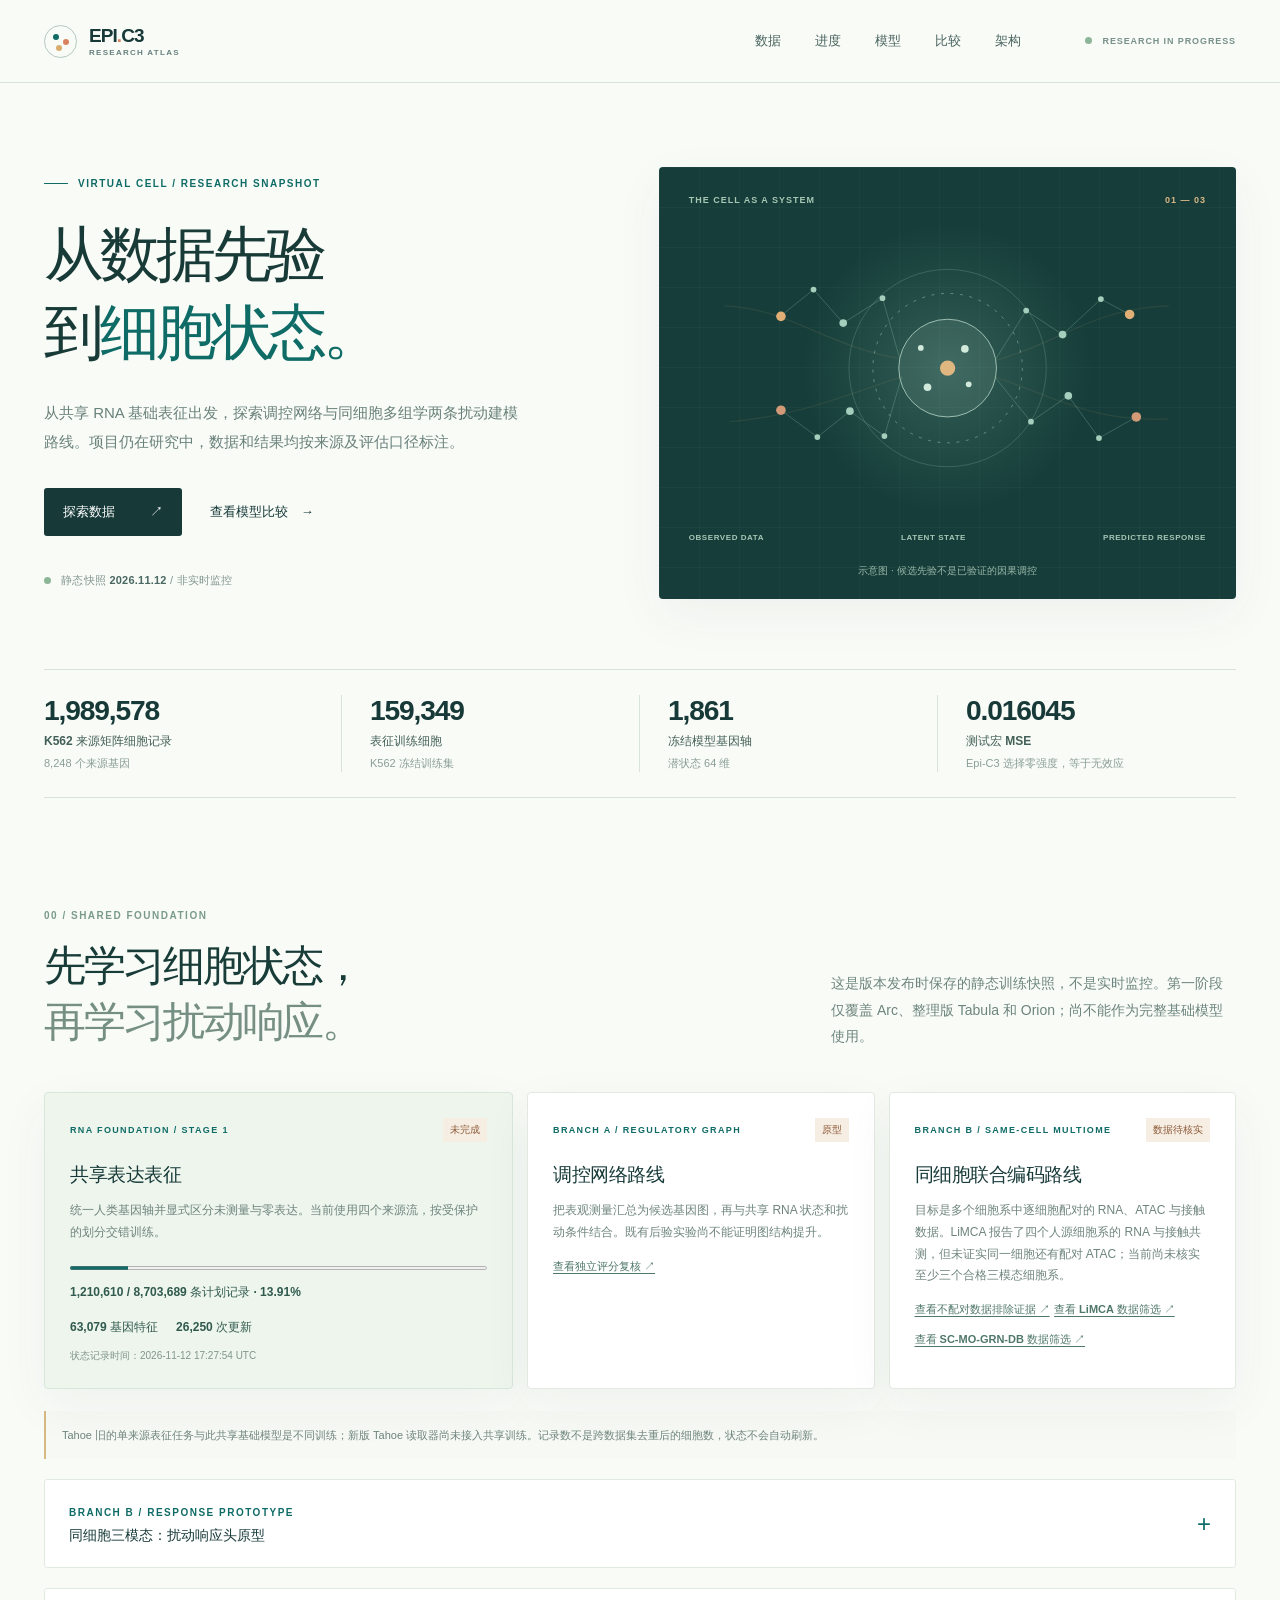
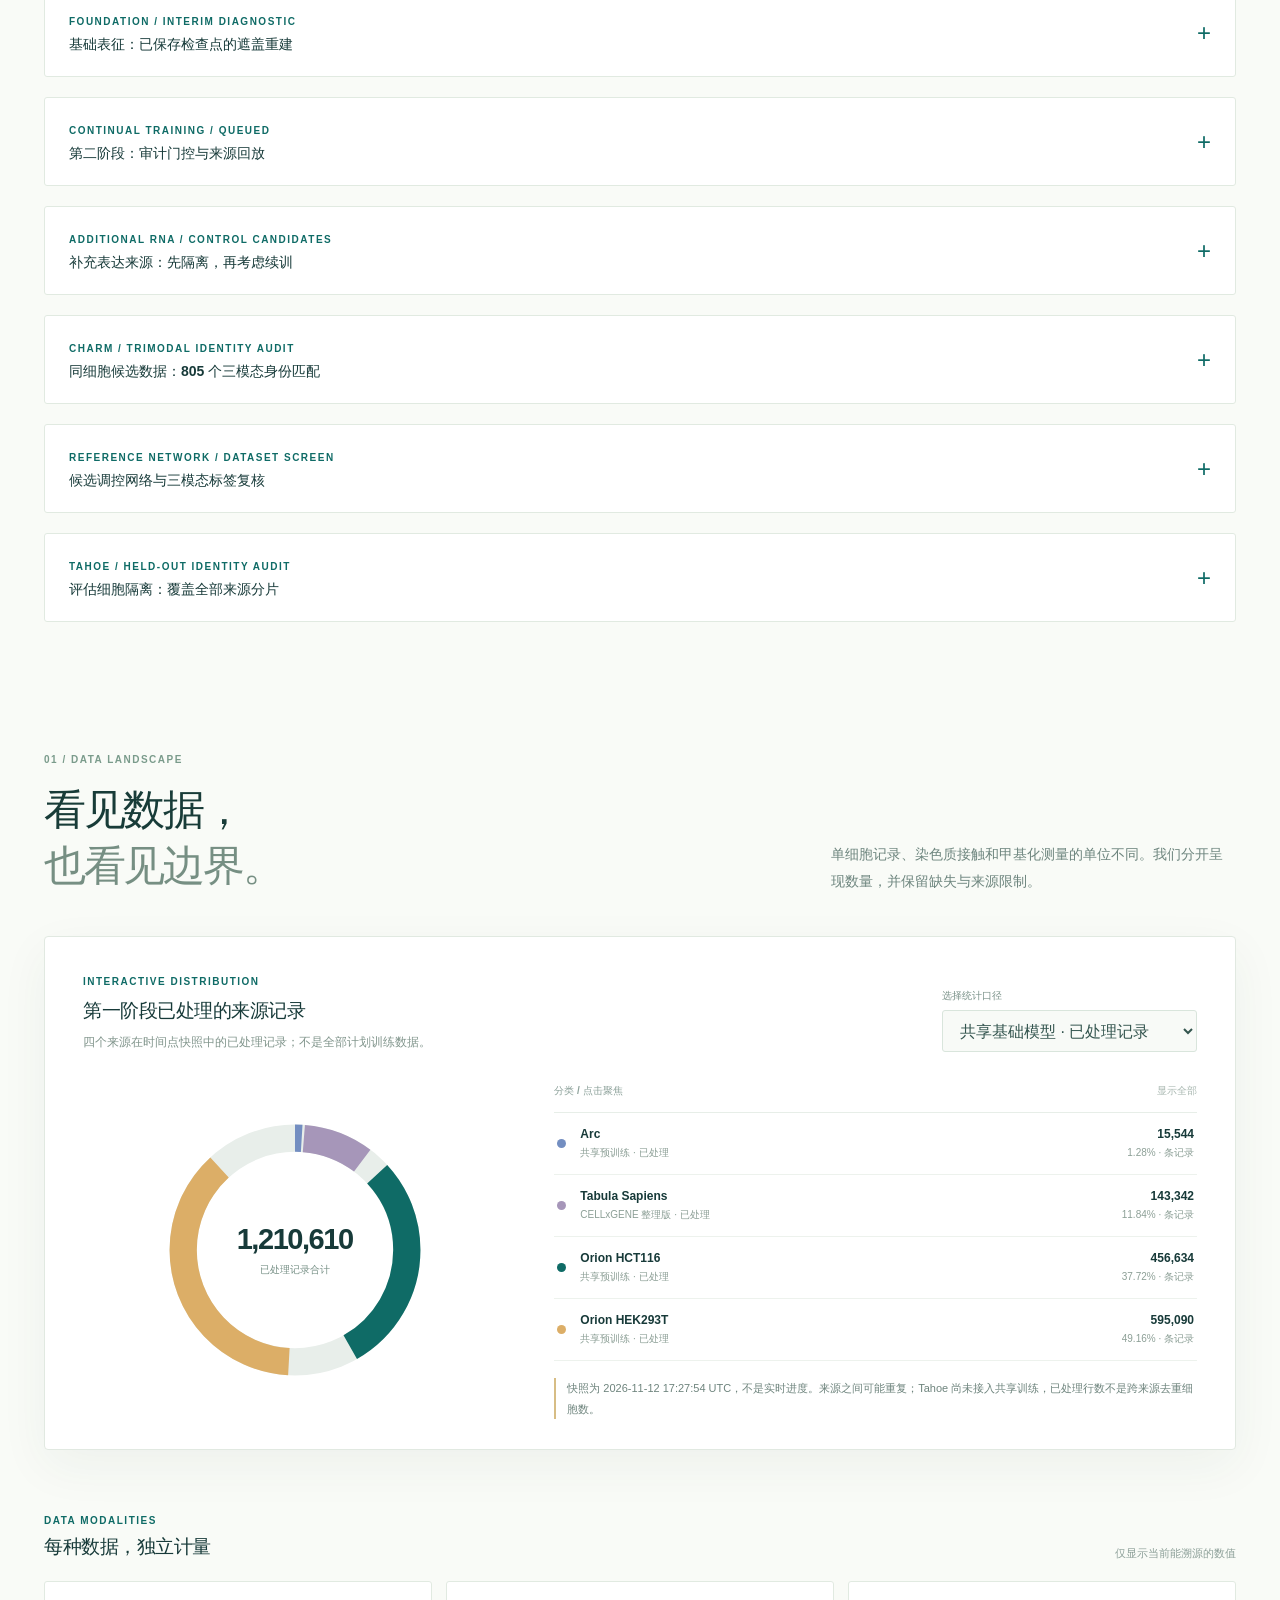
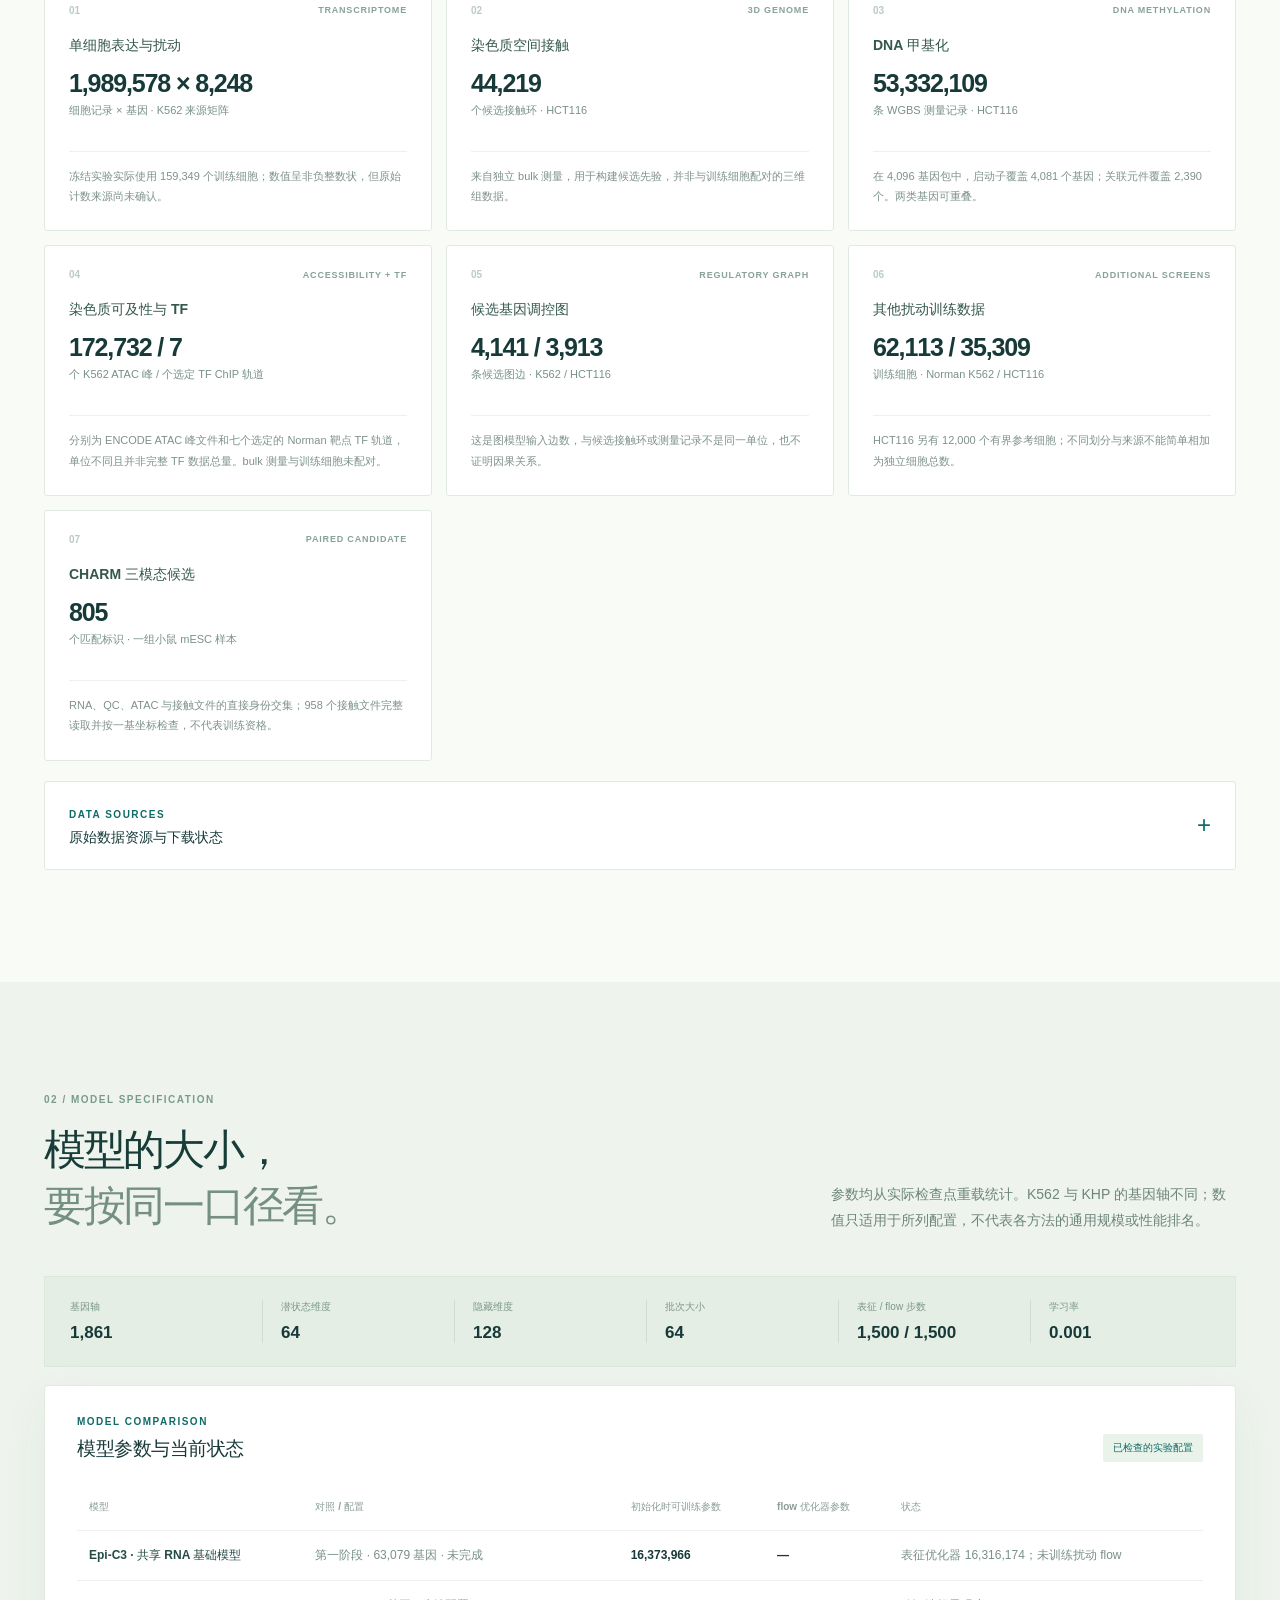
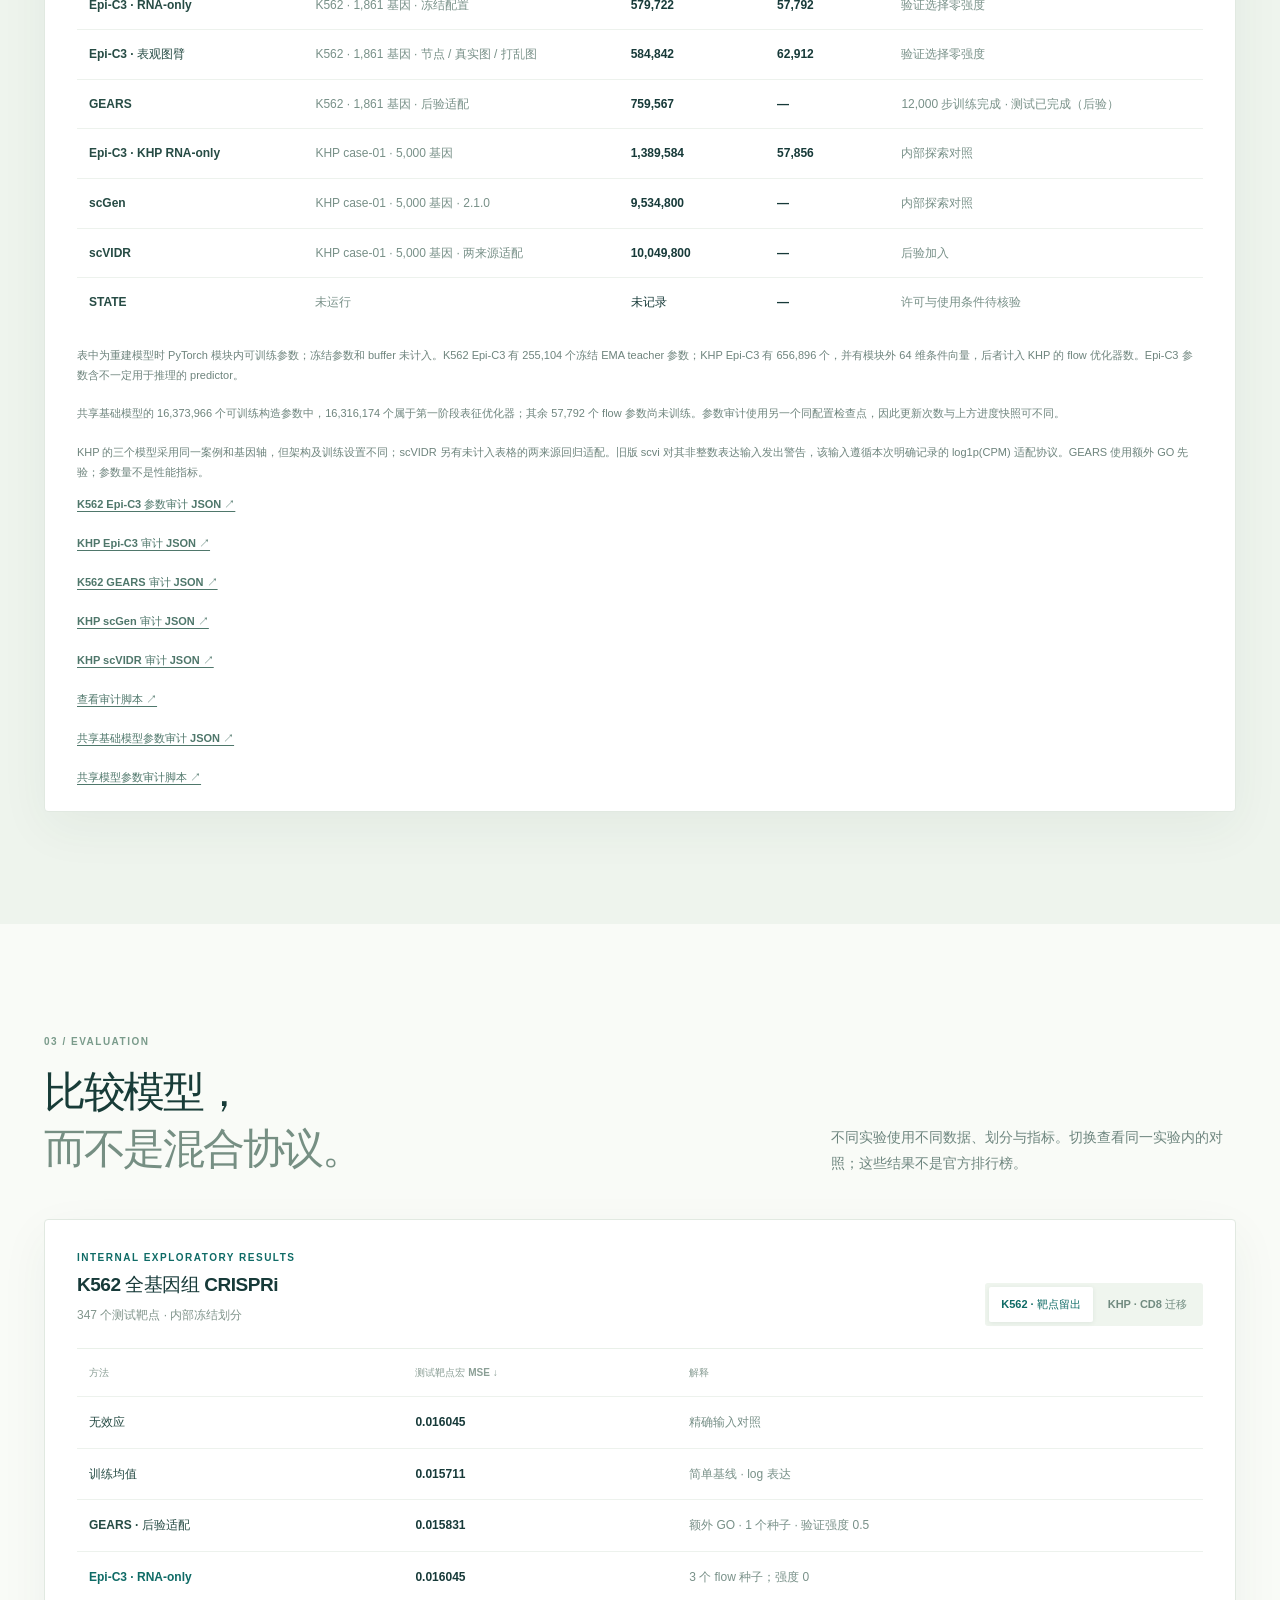
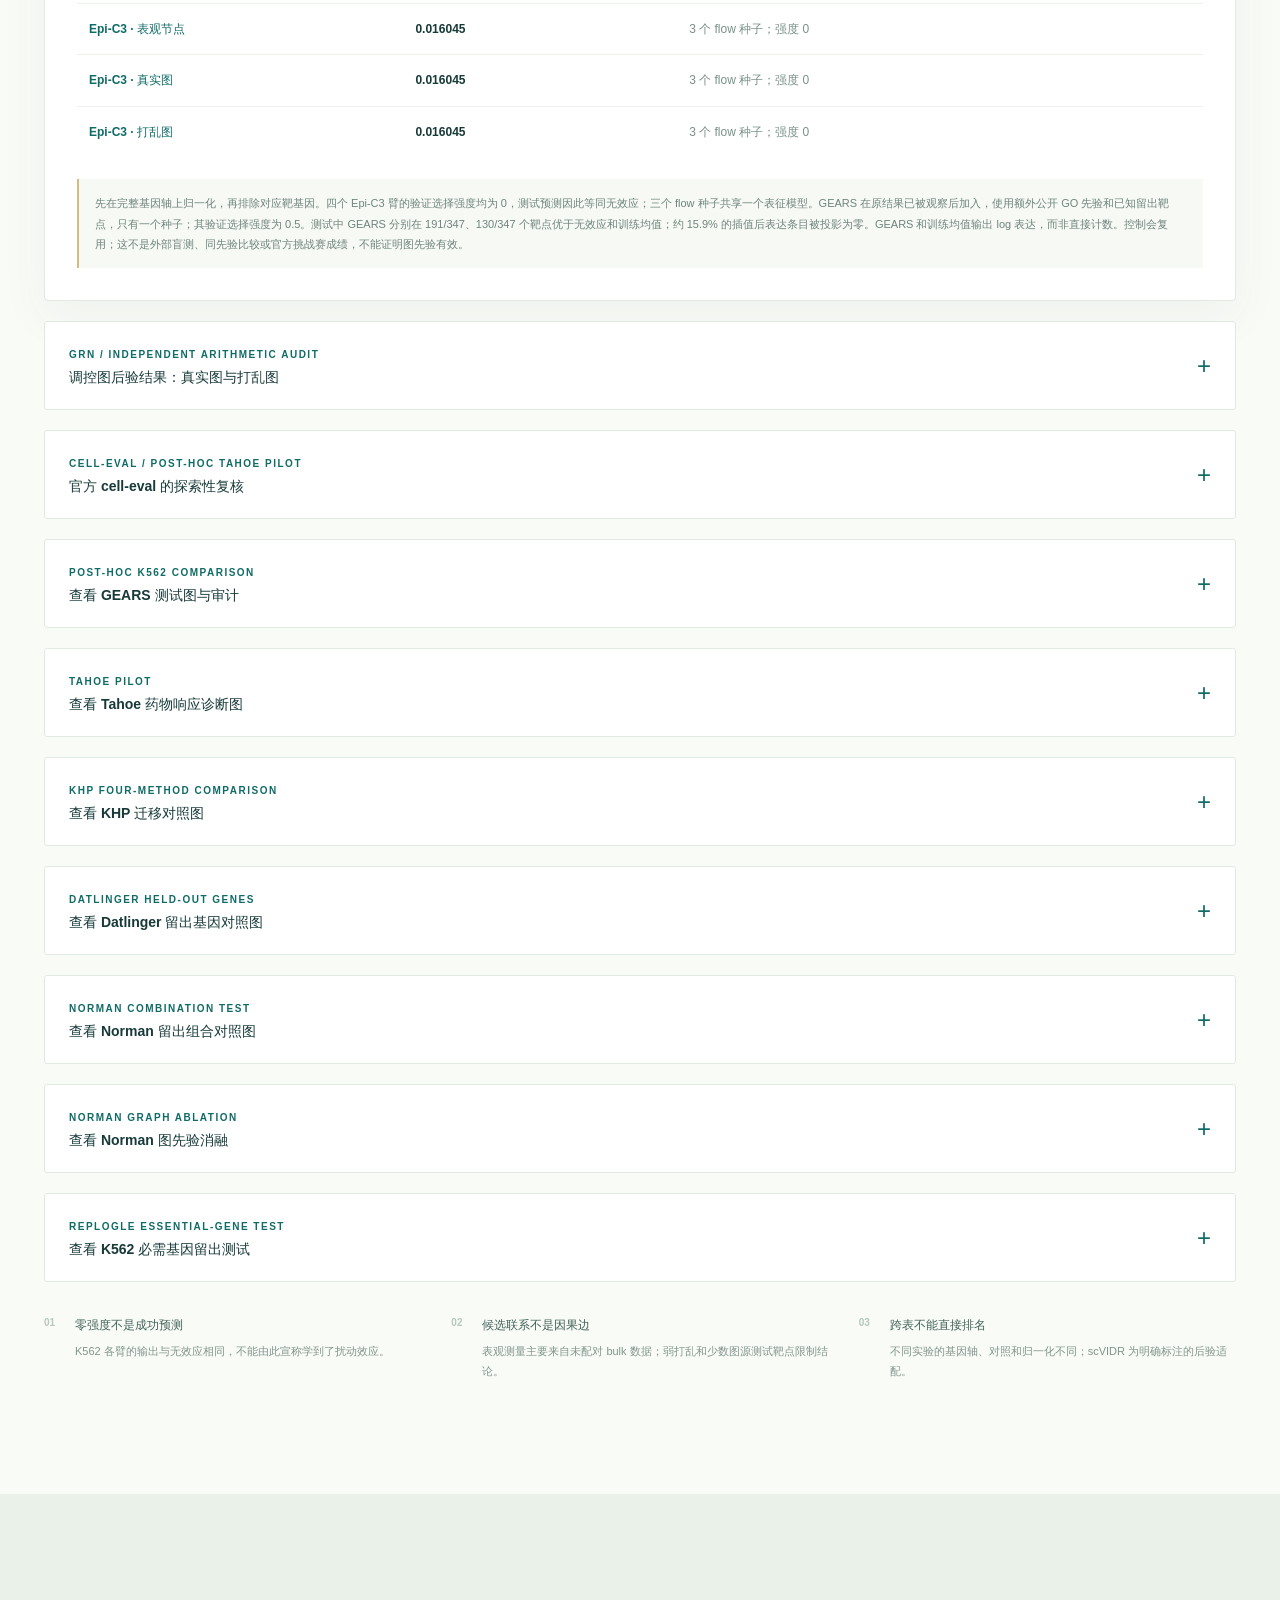
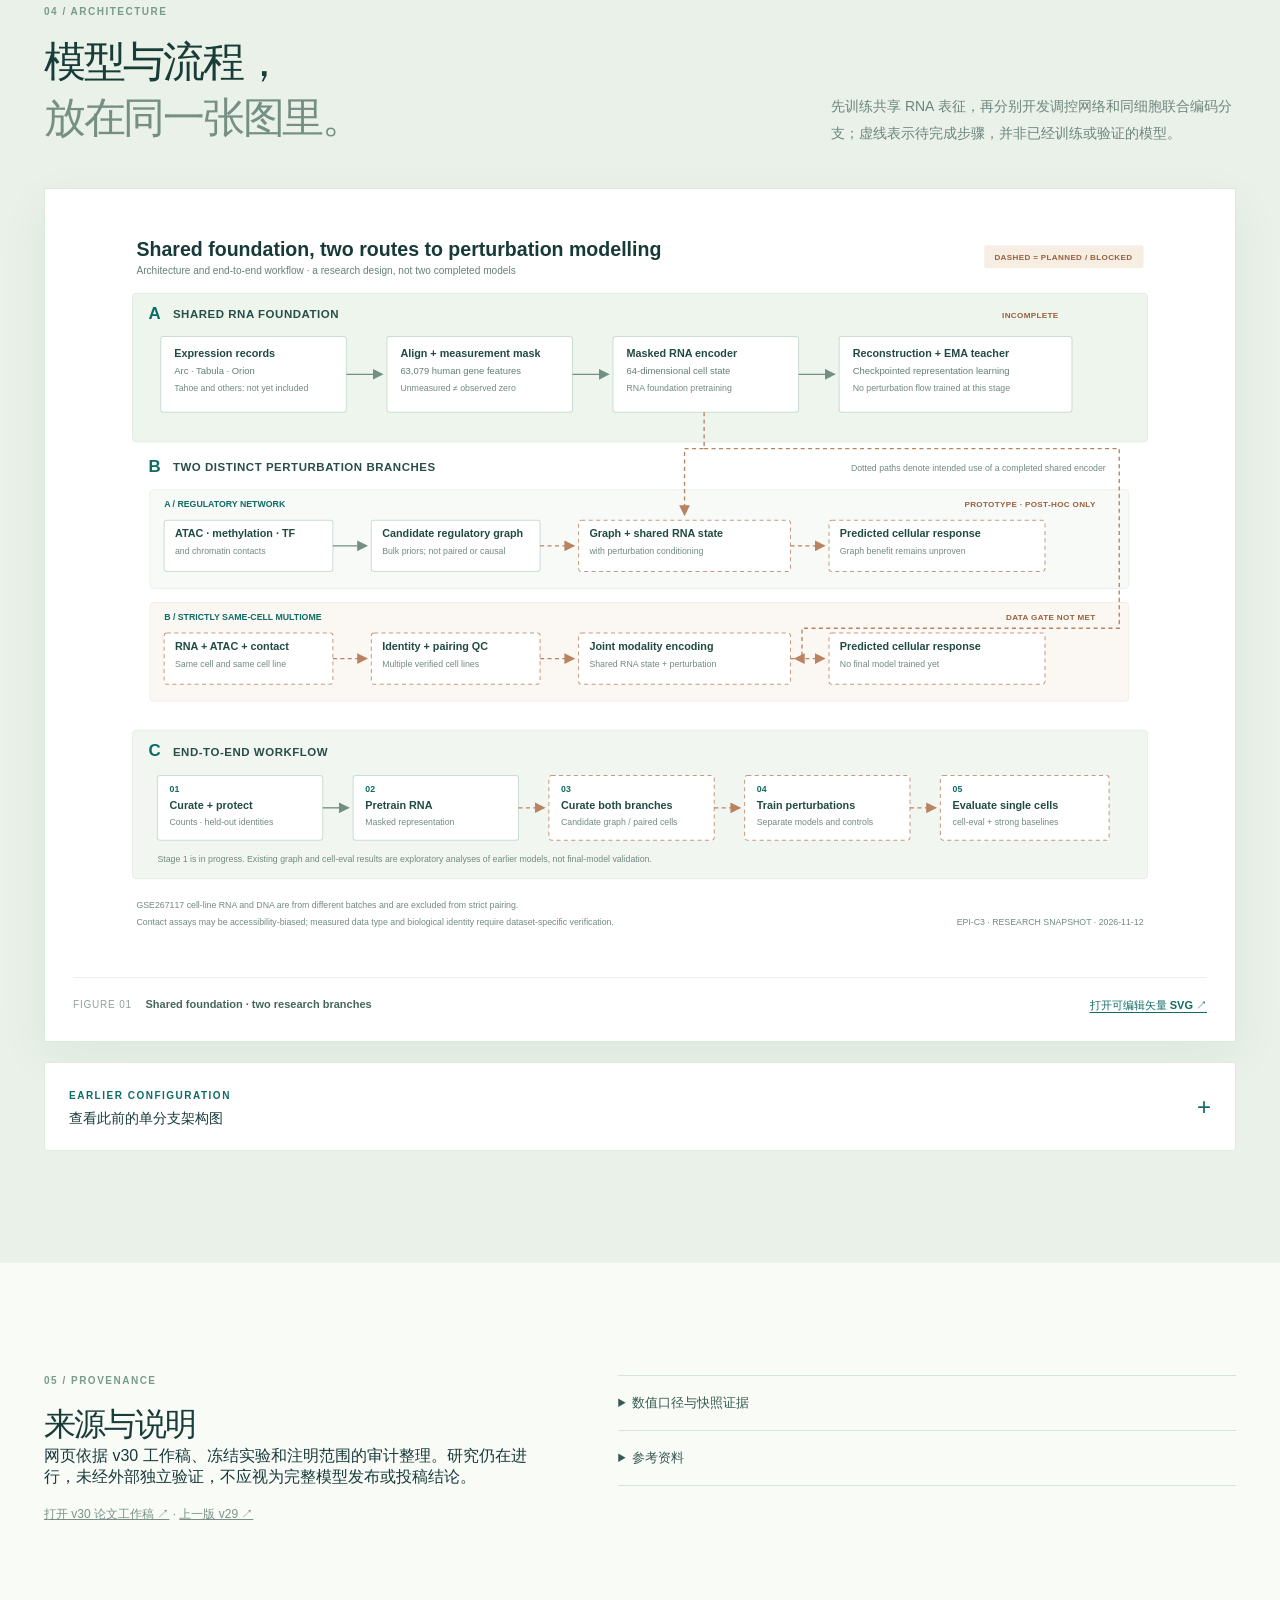
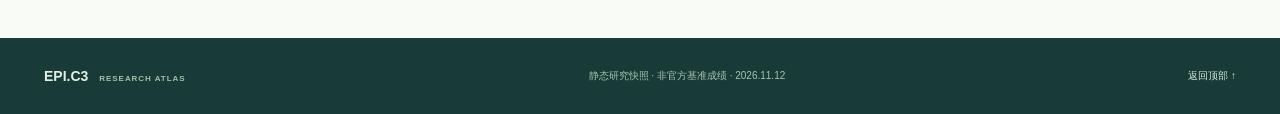
==== docs/index.html @ ea234ed9 "Publish Epi-C3 research snapshot and dashboard Add the v13 foundation and perturbation prototypes an" ====
<!doctype html>
<html lang="zh-CN">
<head>
  <meta charset="utf-8">
  <meta name="viewport" content="width=device-width, initial-scale=1">
  <meta http-equiv="refresh" content="0;url=./dashboard/2026-11-12-v22/">
  <title>Epi-C3 研究图谱</title>
</head>
<body>
  <p>正在打开 <a href="./dashboard/2026-11-12-v22/">Epi-C3 研究图谱 v22</a>。</p>
</body>
</html>
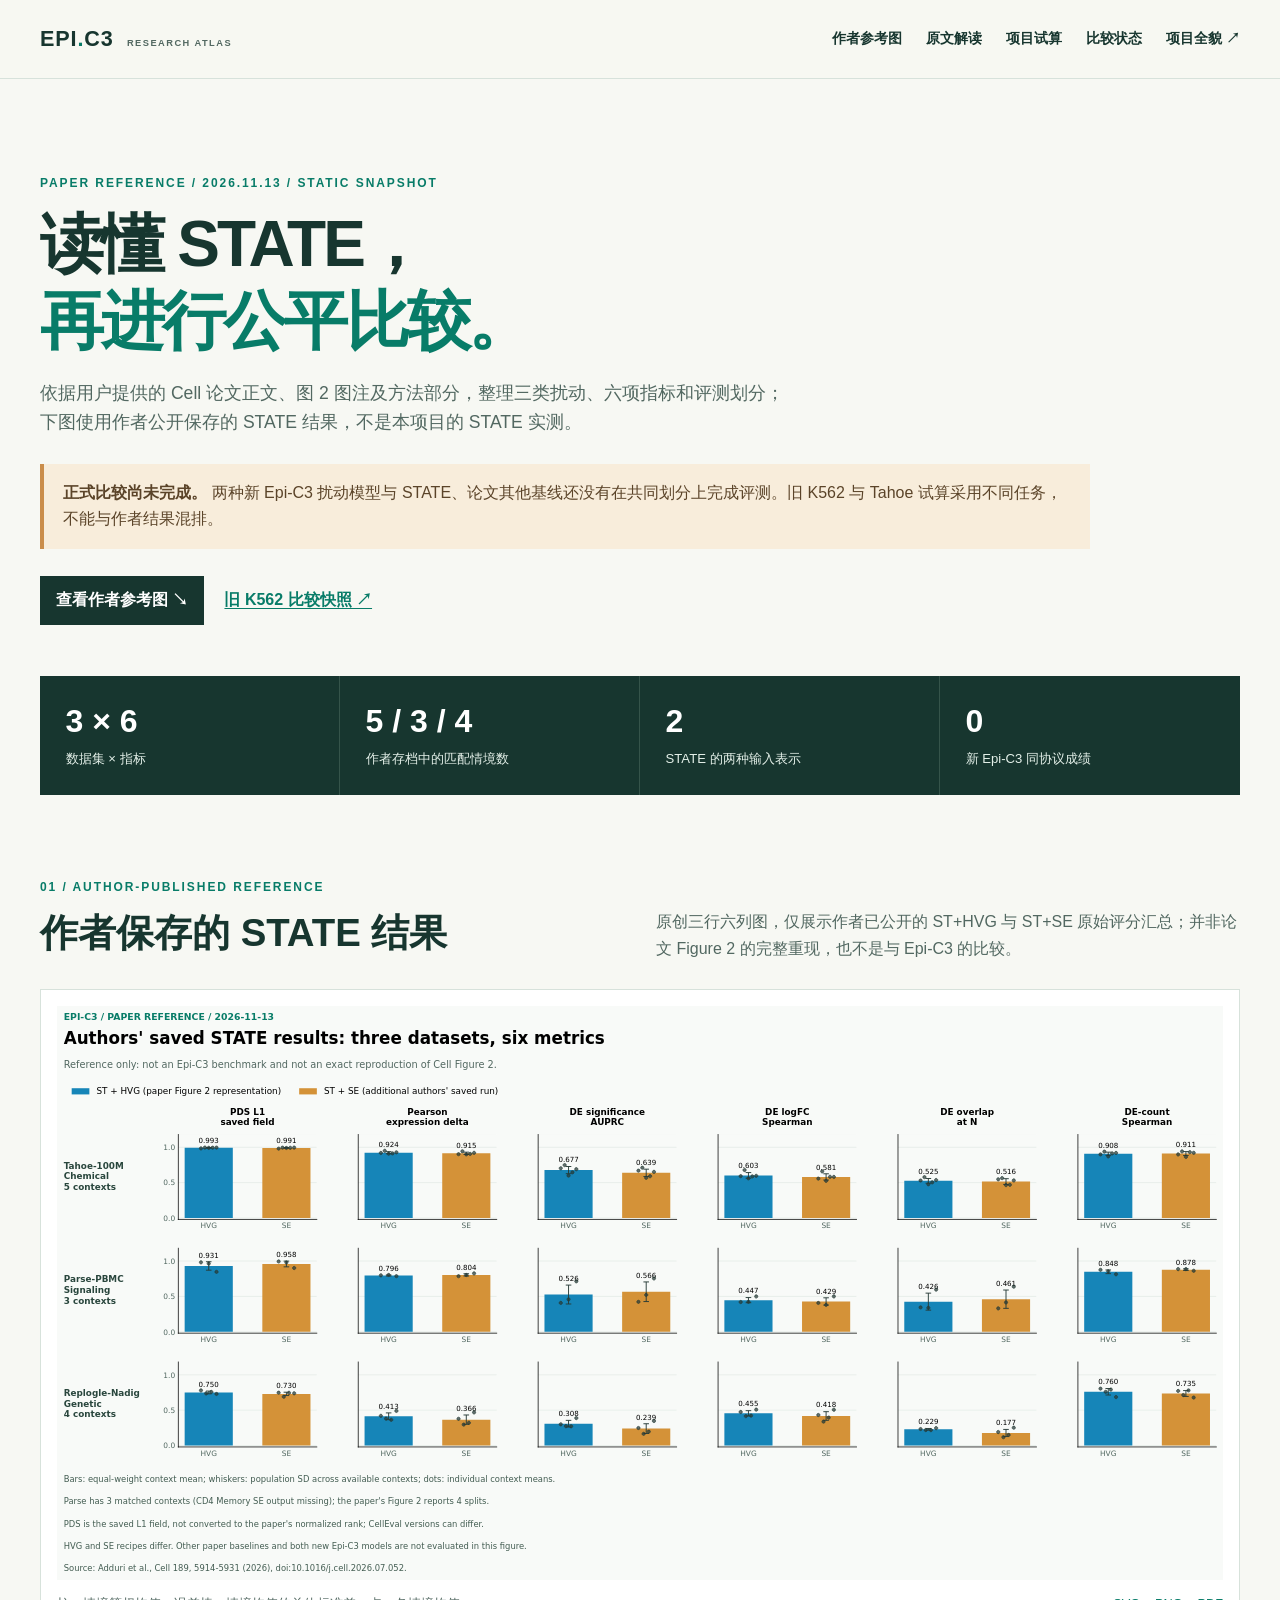
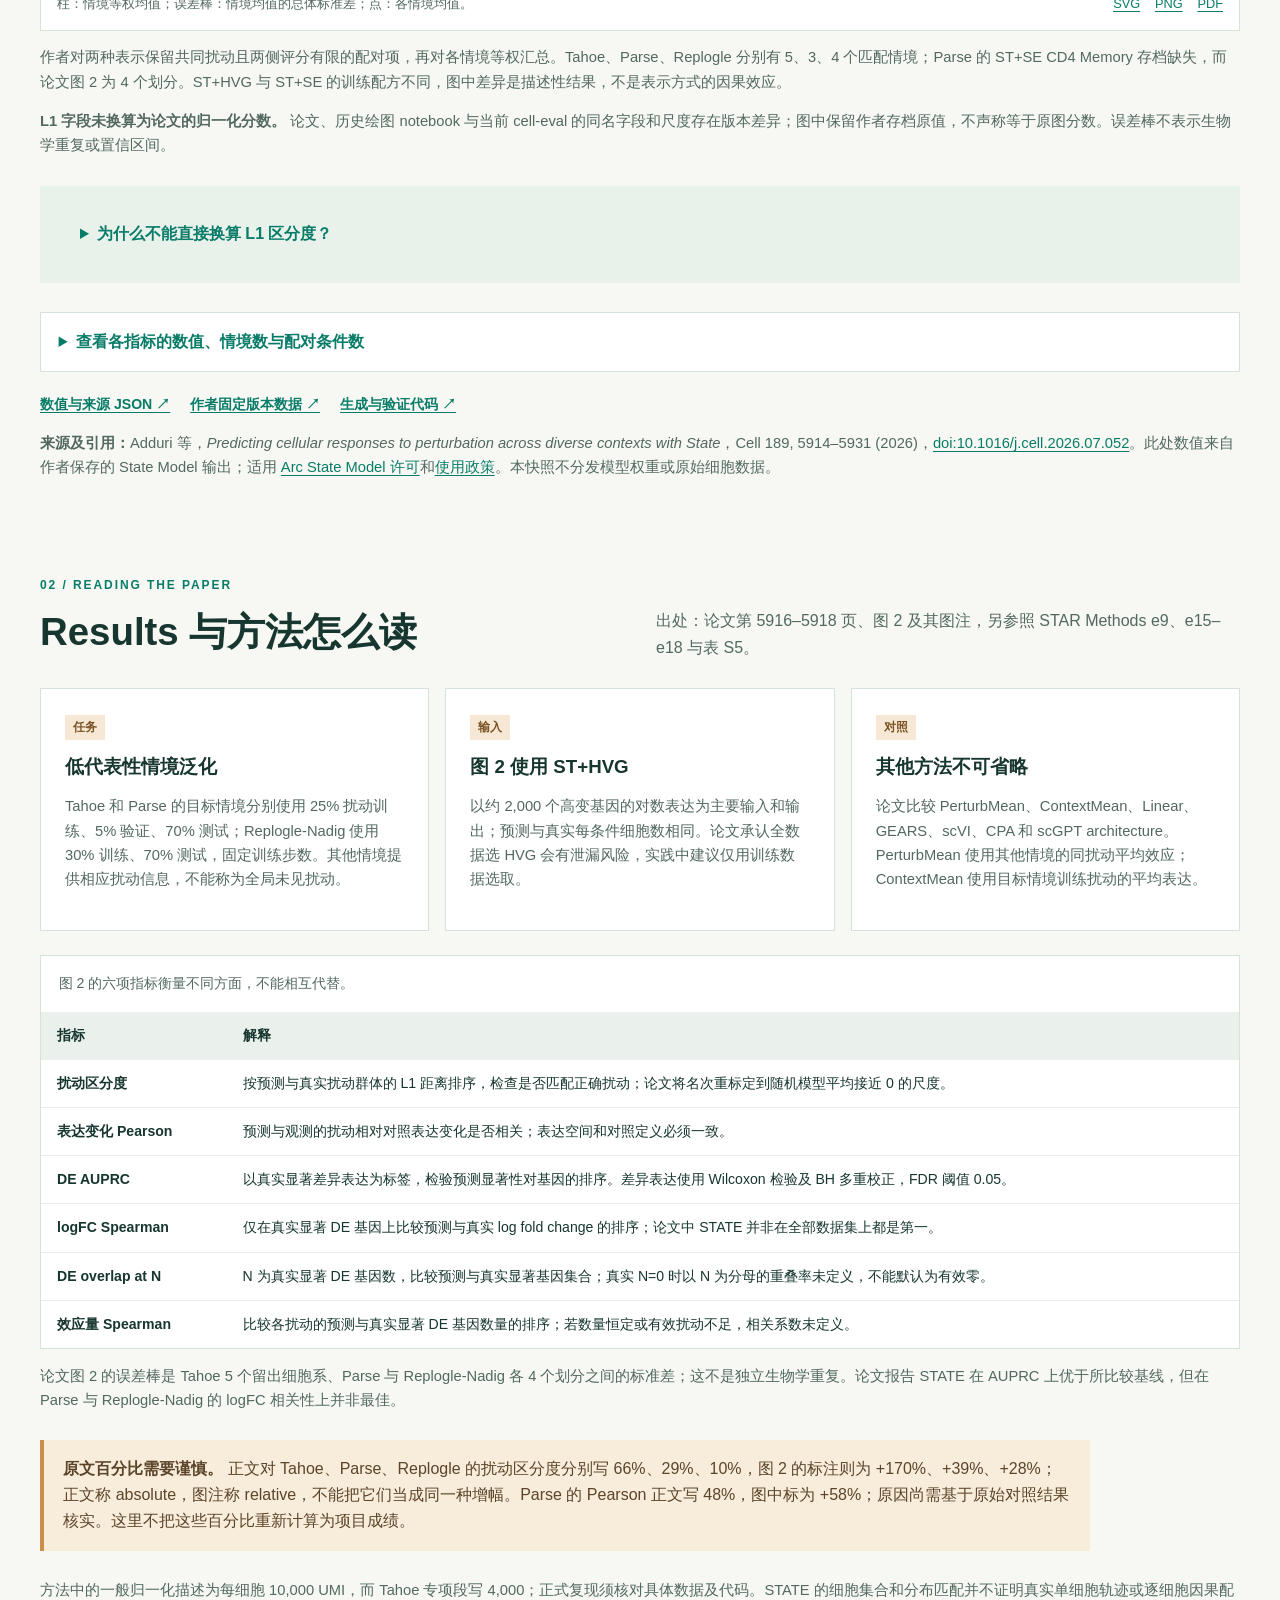
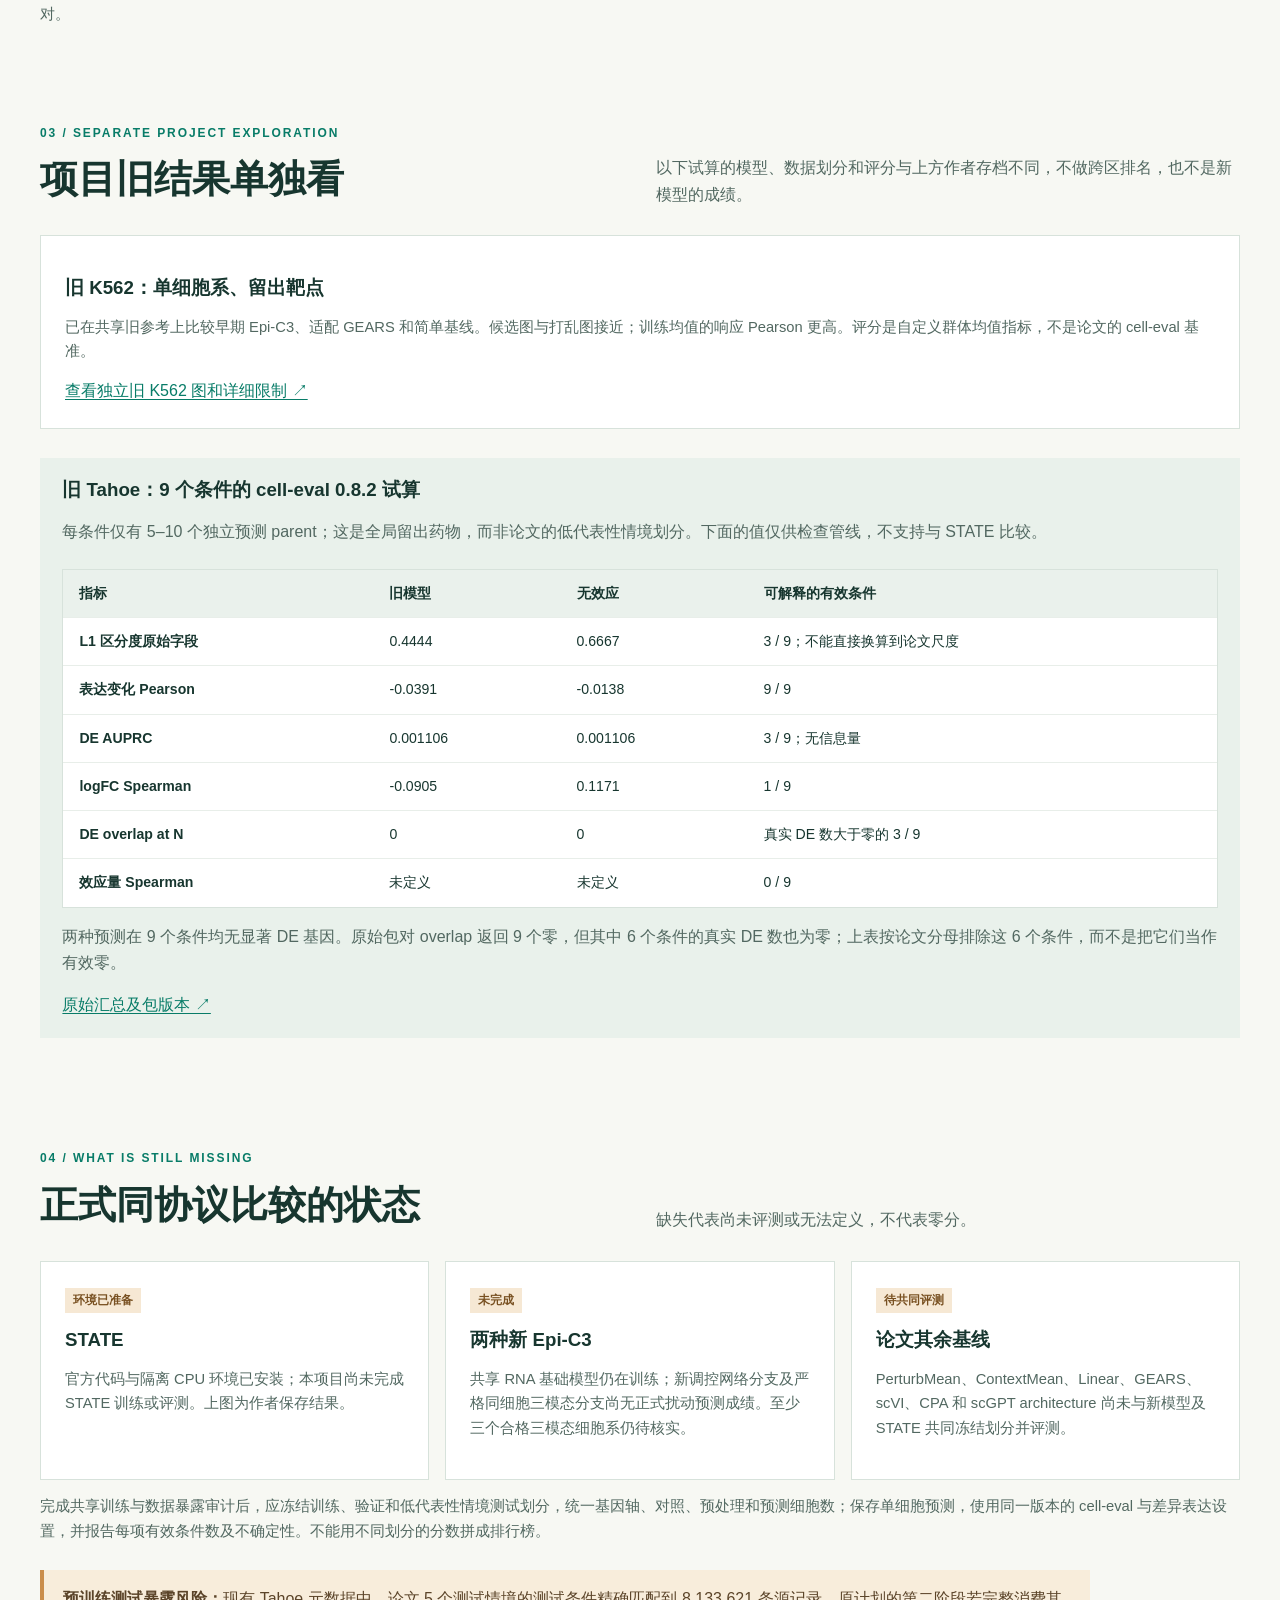
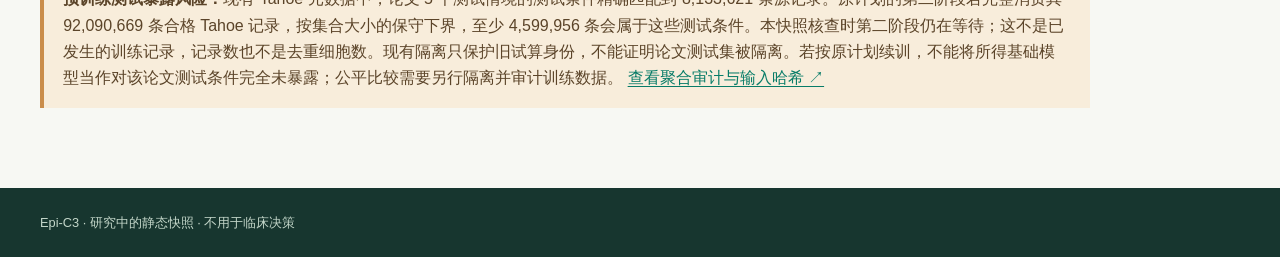
==== commit 4c39e4b8: "Publish STATE paper reference and comparison audits Co-authored-by: Copilot App <223556219+Copilot@u" ====
--- a/docs/index.html
+++ b/docs/index.html
@@ -3,10 +3,10 @@
 <head>
   <meta charset="utf-8">
   <meta name="viewport" content="width=device-width, initial-scale=1">
-  <meta http-equiv="refresh" content="0;url=./dashboard/2026-11-12-v22/">
+  <meta http-equiv="refresh" content="0;url=./benchmark/2026-11-13-v2/">
   <title>Epi-C3 研究图谱</title>
 </head>
 <body>
-  <p>正在打开 <a href="./dashboard/2026-11-12-v22/">Epi-C3 研究图谱 v22</a>。</p>
+  <p>正在打开 <a href="./benchmark/2026-11-13-v2/">STATE 原文与比较参考</a>；也可查看<a href="./benchmark/2026-11-13-v1/">旧 K562 比较</a>和<a href="./dashboard/2026-11-12-v22/">完整研究图谱 v22</a>。</p>
 </body>
 </html>
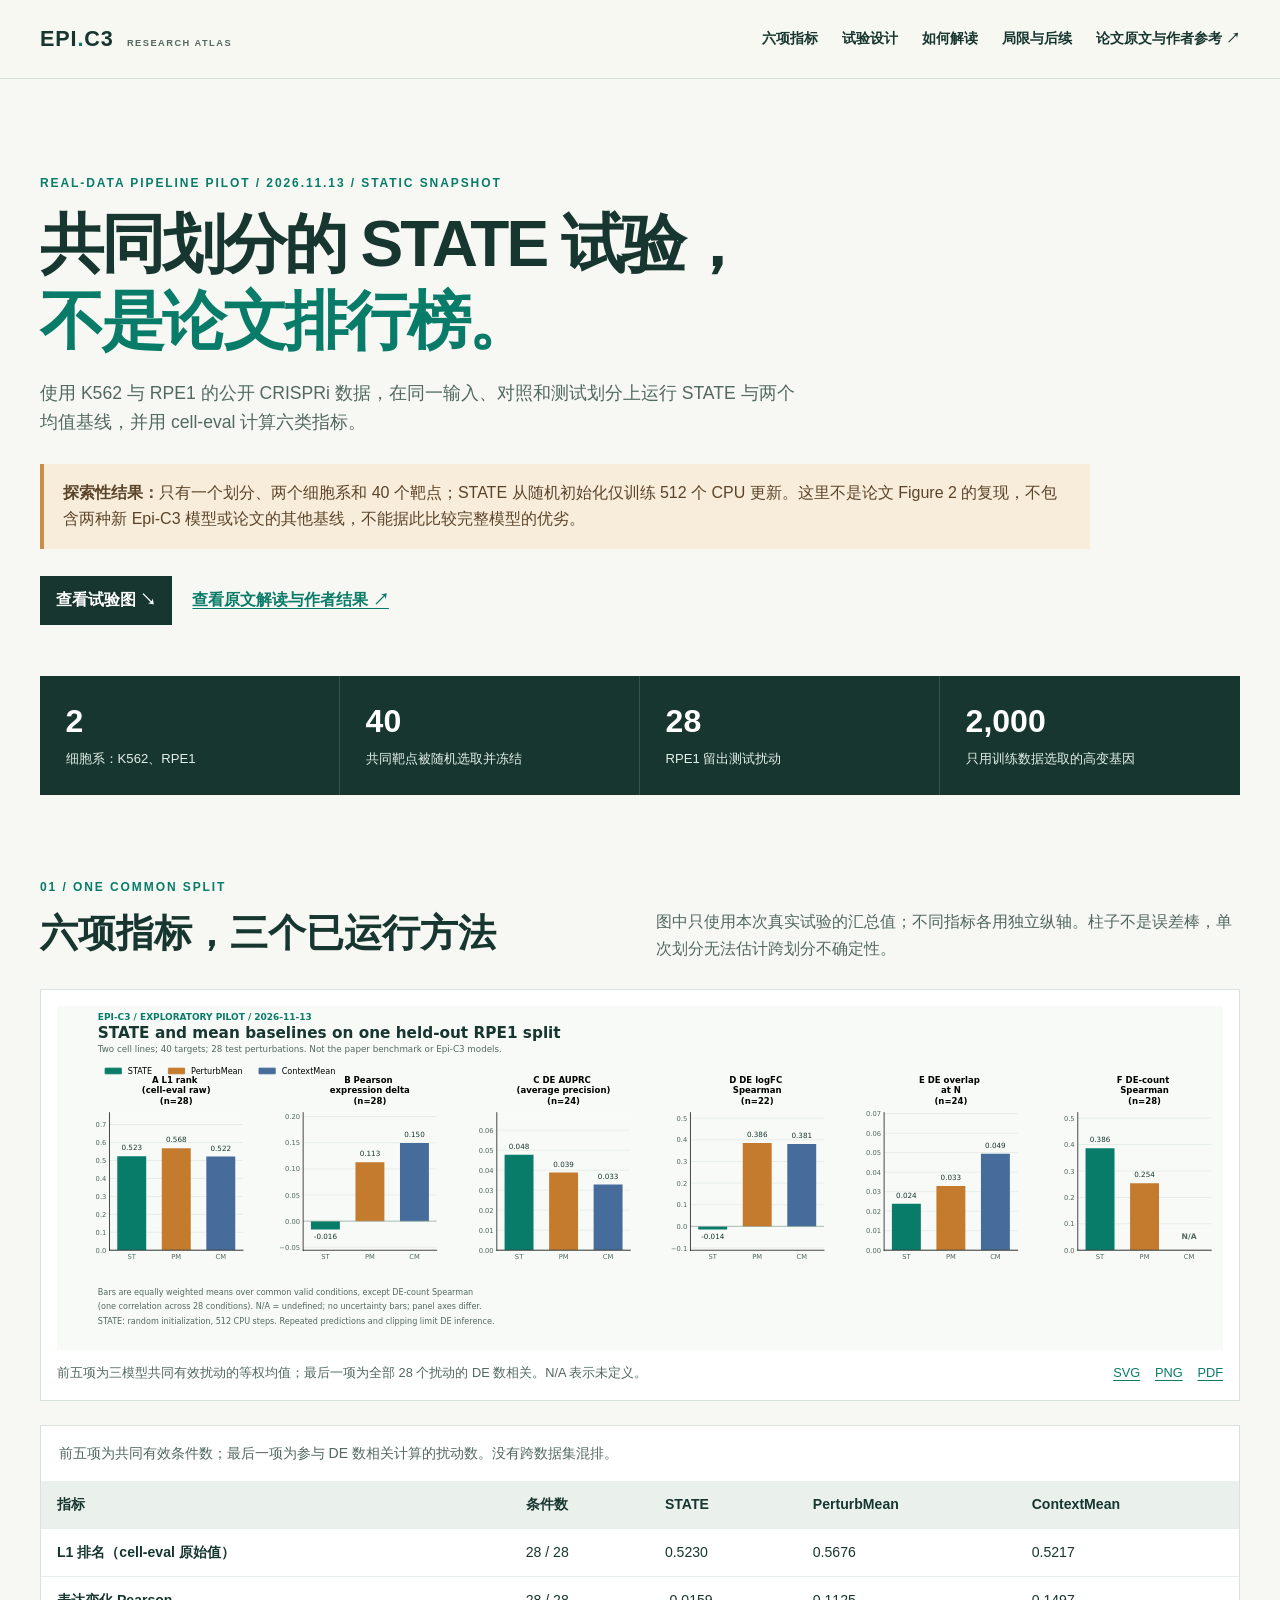
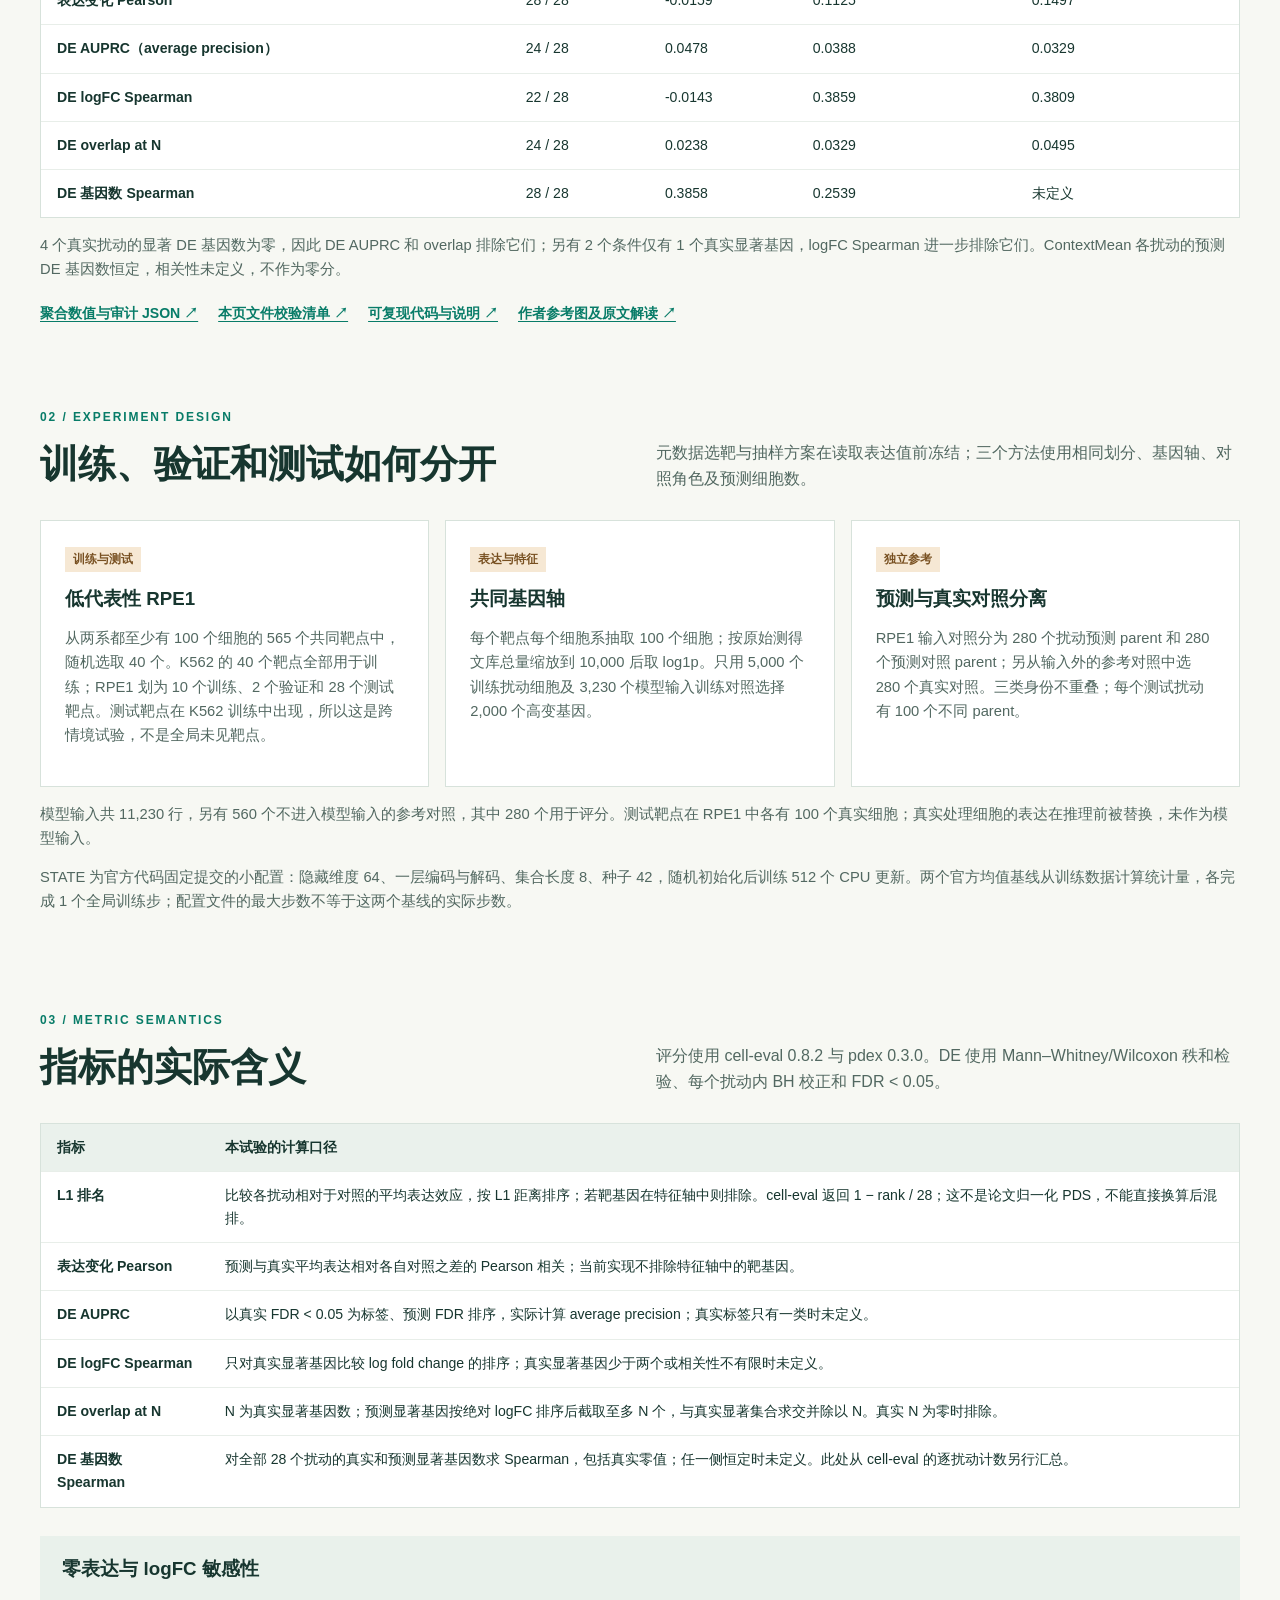
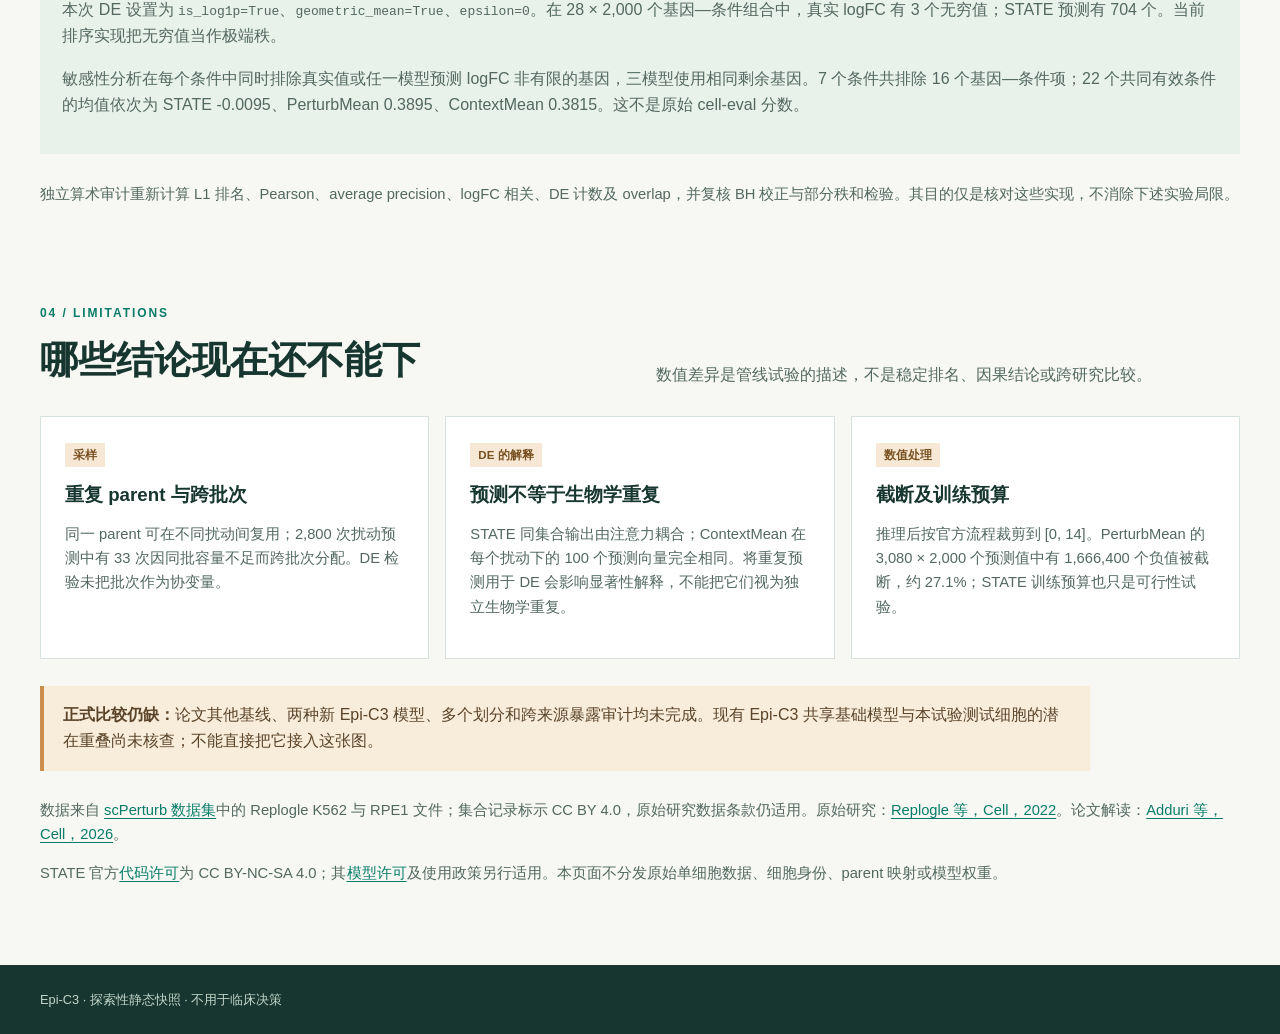
==== commit caf4967d: "Publish exploratory STATE comparison Co-authored-by: Copilot App <223556219+Copilot@users.noreply.gi" ====
--- a/docs/index.html
+++ b/docs/index.html
@@ -3,10 +3,10 @@
 <head>
   <meta charset="utf-8">
   <meta name="viewport" content="width=device-width, initial-scale=1">
-  <meta http-equiv="refresh" content="0;url=./benchmark/2026-11-13-v2/">
+  <meta http-equiv="refresh" content="0;url=./benchmark/2026-11-13-v3/">
   <title>Epi-C3 研究图谱</title>
 </head>
 <body>
-  <p>正在打开 <a href="./benchmark/2026-11-13-v2/">STATE 原文与比较参考</a>；也可查看<a href="./benchmark/2026-11-13-v1/">旧 K562 比较</a>和<a href="./dashboard/2026-11-12-v22/">完整研究图谱 v22</a>。</p>
+  <p>正在打开 <a href="./benchmark/2026-11-13-v3/">STATE 探索性试验</a>；也可查看<a href="./benchmark/2026-11-13-v2/">STATE 原文与作者参考</a>、<a href="./benchmark/2026-11-13-v1/">旧 K562 比较</a>和<a href="./dashboard/2026-11-12-v22/">完整研究图谱 v22</a>。</p>
 </body>
 </html>
